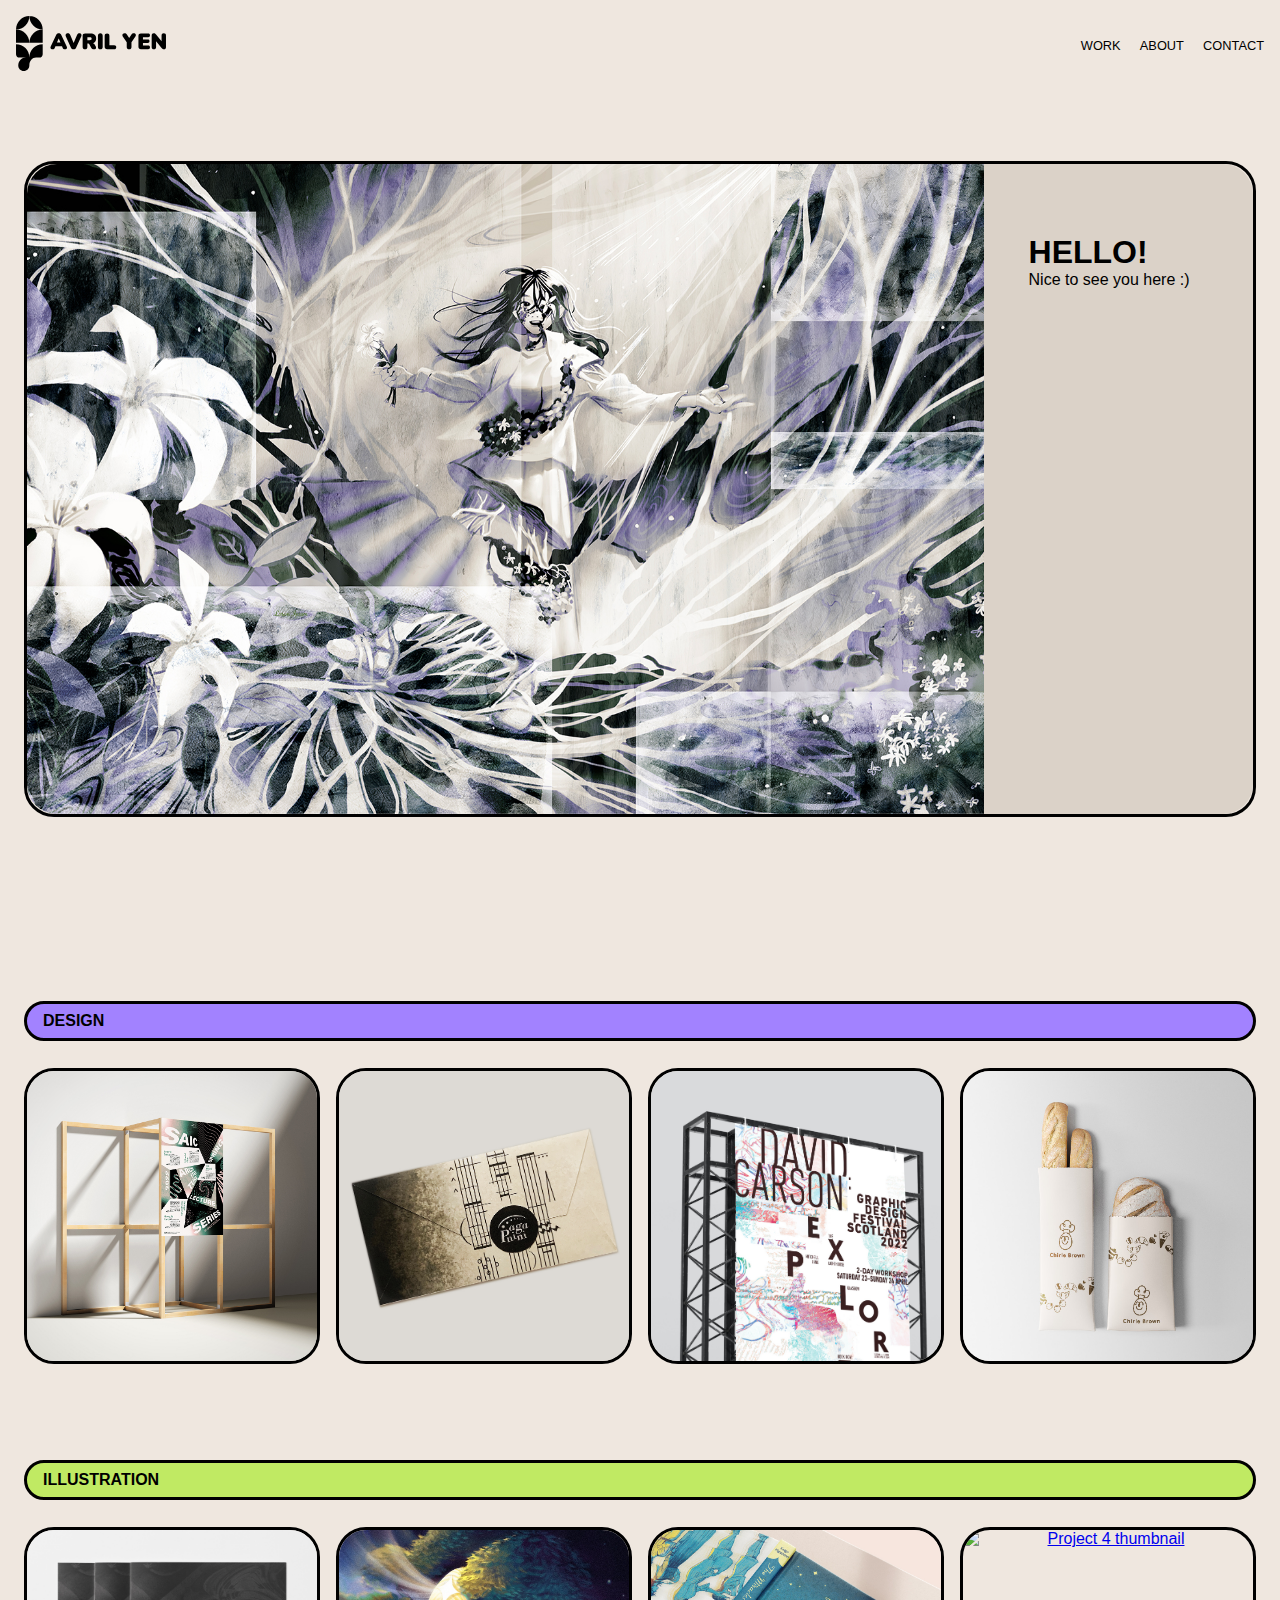
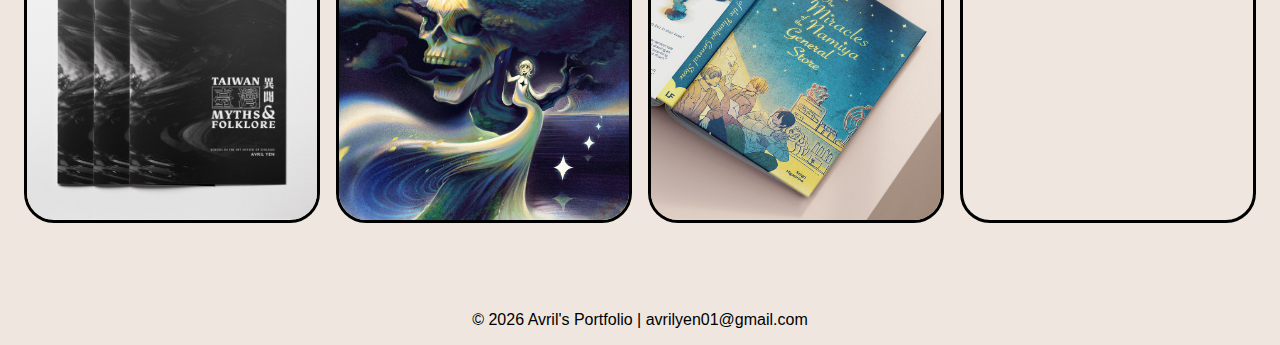
==== index.html @ 5a182648 "illustration3" ====
<!DOCTYPE html>
<html lang="en">
<head>
  <meta charset="UTF-8">
  <meta http-equiv="X-UA-Compatible" content="IE=edge">
  <meta name="avril" content="width=device-width, initial-scale=1.0">
  <title>Avril Portfolio</title>
  <script src="/lib/jquery-3.6.1.min.js"></script>
  <script src="/scripts/import.js"></script>  
  <link rel="stylesheet" href="style.css">
</head>

<body>
  <div id="wrapper">
    <header>
      <div id="header-container"></div>
    </header>
    <!-- add code below -->
  <main>
    <section class="hero">
      <div class="hero-container"> 
          <img class="hero-img" src="/assets/thumbnails/self-love.jpg" alt="self-love">
        
        
       
        <div class="hero-description">
          <h1>HELLO!</h1>
          <p>Nice to see you here :)</p>
          
          <!-- <div class="hero-skills">
            <ul style="list-style-type: none">
              <li>Graphic Design</li>
              <li>Typography</li>
              <li>Visual Identity Design</li>
              <li>Digital Assets</li>
              <li>Prints</li>
              <li>Publication</li>
              <li>Illustration</li> -->
            </ul>
          </div>
        </div>
      </div>
    </section>

      <!-- Design Works -->

      <section class="gallery">
        <div class="title1"><h2>DESIGN</h2></div>
        <div class="thumbnail-gallery">
          <a class="gallery-item" href="/works/project1">
            <div class="overlay">ARCHITECTURE LECTURE</div>
            <img src="/assets/thumbnails/arch-poster-side copy.jpg" alt="Project 1 thumbnail">
          </a>
          <a class="gallery-item" href="/works/project2">
            <div class="overlay">PAGANINI: THE DEVIL'S VIOLINIST
            </div>
            <img src="/assets/thumbnails/envelope copy.jpg" alt="Project 2 thumbnail">
          </a>
          <a class="gallery-item" href="/works/project3">
            <div class="overlay">DAVID CARSON WORKSHOP</div>
            <img src="/assets/thumbnails/Designer Poster copy.jpg" alt="Project 3 thumbnail">
          <a class="gallery-item" href="/works/project4">
            <div class="overlay">CHIRLE BROWN: REBRAND</div>
            <img src="/assets/thumbnails/chirle-brown-rebrand.jpg" alt="Project 4 thumbnail">
          </a>
        </div>
    </section>


    <!-- Illustration works -->

    <section class="gallery">
      <div class="title2"><h2>ILLUSTRATION</h2></div>
      <div class="thumbnail-gallery">
        <a class="gallery-item2" href="/works/illust-1">
          <div class="overlay">TAIWAN MYTHS AND FOLKLORE</div>
          <img src="/assets/thumbnails/taiwan-folklore-cover.jpg" alt="Project 1 thumbnail">
        </a>
        <a class="gallery-item2" href="/works/illust-2/">
          <div class="overlay"> MY PLAYGROUND
          </div>
          <img src="/assets/thumbnails/birth-illustration.jpg" alt="Project 2 thumbnail">
        </a>
        <a class="gallery-item2" href="/works/illust-3/">
          <div class="overlay">NAMIYA GENERAL STORE: BOOK COVER</div>
          <img src="/assets/thumbnails/book-cover.jpg" alt="Project 3 thumbnail">
        <a class="gallery-item2" href="/works/illust-4/">
          <div class="overlay">CHARACTER DESIGN</div>
          <img src="/assets/thumbnails/the Pilgrim.png" alt="Project 4 thumbnail">
        </a>
        
        </a>
      </div>
  </section>
    </main>
  </div>

</body>

</html>
---- style.css ----
* {
  box-sizing: border-box;
}
main {
  max-width: 100rem;
  margin: auto;
  width: 100%;
}

/* HERO SECTION */

.hero .hero-container {
  margin: auto;
  display: flex;
  justify-content: space-between;
  margin: 1.5rem;
  border-style: solid;
  border-radius: 30px;margin-bottom: 10rem;
}


.hero-img {
  width: 100%;
  /* max-width: 80rem; */
  height: 650px;
  display: inline-block;
  overflow: hidden;
  border-radius: 30px 0 0 30px;
  min-height: 100%;
  width: 100%;
  object-fit: cover;
  
}

/* .hero-img{

  
 } */

.hero-description {
  width: 20rem;
  height: 650px;
  background: #dbd2c8;
  padding: 70px 45px;
  border-radius: 0 30px 30px 0;
}

.hero-skills ul{
  padding: 0;
  margin: 0;
  margin-top: 2rem;
}

.hero-skills ul li {
  border-style: solid;
  color: #000;
  text-decoration: none;
  font-size: 12px;
  padding: 5px 10px;
  margin: 5px; 
  border-radius: 2em;
  background-color: var(--clr-accent2);

}

/* GALLERY */
.gallery{
  margin: auto;
  padding: 1rem;
  max-width: 100rem;
  margin-bottom: 3rem;
}

.thumbnail-gallery {
  display: grid;
  grid-template-columns: repeat(auto-fit, minmax(250px, 1fr));
  margin-top: 1rem;
  justify-content: space-between; 
}

/* 1 */
.title1 h2{
  font-size: 1rem;
  padding: .5rem;
  padding-left: 1rem;
  margin: .5rem;
  margin-bottom: 1.2rem;
  border-style: solid;
  border-radius: 2em;
  background-color: var(--clr-accent);
}

.gallery-item {
  position: relative;
  overflow: hidden;
  border-radius: 25px;
  text-align: center;
  justify-content: space-between;
  margin: .5rem;
  border-style: solid ;
  border-radius: 30px;
  border-color: black;
  
}

.gallery-item:hover .overlay {
  opacity: 1;
}

.gallery-item:hover img {
  transform: scale(1.1);
}

.gallery-item .overlay {
  position: absolute;
  inset: 0;
  background-color: rgba(162, 130, 255, 0.85);
  opacity: 0;

  font-size: clamp(1.25rem, 2vw, 2rem);
  font-weight: 600;
  color: black;

  display: grid;
  place-items: center;
  transition: opacity .5s;
  z-index: 1;
  
}

.gallery-item img {
  width: 100%;
  display: block;
  transition: transform .5s;
  position: relative;
  z-index: 0;
}

/* 2 */
.title2 h2{
  font-size: 1rem;
  padding: .5rem;
  padding-left: 1rem;
  margin: .5rem;
  margin-bottom: 1.2rem;
  border-style: solid;
  border-radius: 2em;
  background-color: var(--clr-accent2);
}

.gallery-item2 {
  position: relative;
  overflow: hidden;
  border-radius: 25px;
  text-align: center;
  justify-content: space-between;
  margin: .5rem;
  border-style: solid ;
  border-radius: 30px;
  border-color: black;
  
}

.gallery-item2:hover .overlay {
  opacity: 1;
}

.gallery-item2:hover img {
  transform: scale(1.1);
}

.gallery-item2 .overlay {
  position: absolute;
  inset: 0;
  background-color: rgba(192, 234, 99, 0.9);
  opacity: 0;

  font-size: clamp(1.25rem, 2vw, 2rem);
  font-weight: 600;
  color: black;

  display: grid;
  place-items: center;
  transition: opacity .5s;
  z-index: 1;
  
}

.gallery-item2 img {
  width: 100%;
  display: block;
  transition: transform .5s;
  position: relative;
  z-index: 0;
}
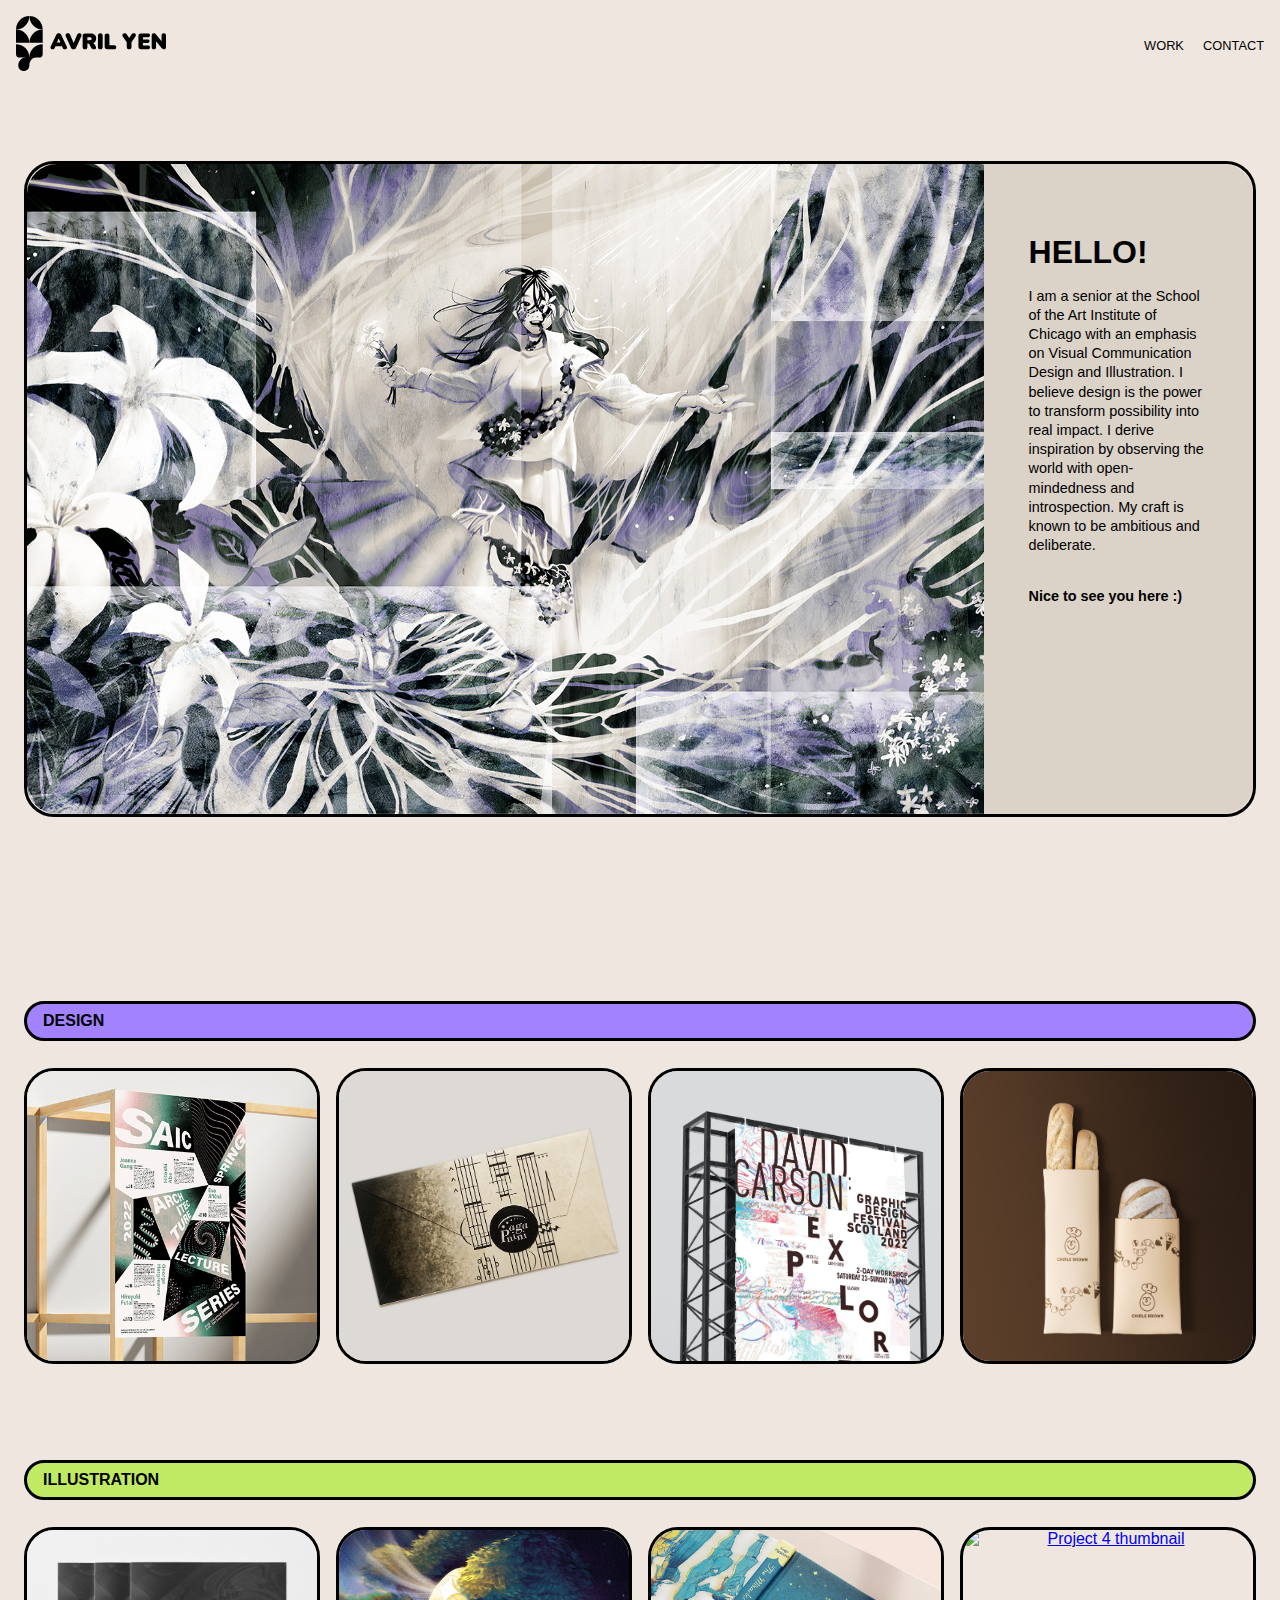
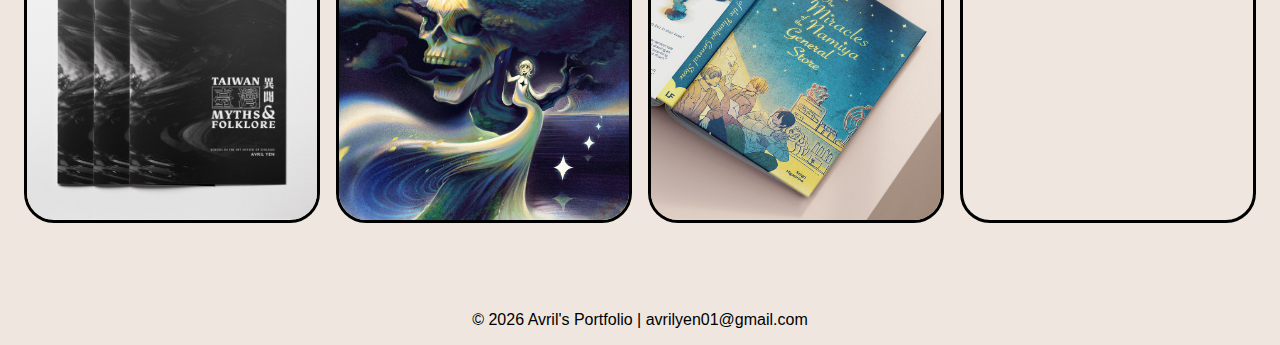
==== commit b9519d65: "cool stuff" ====
--- a/index.html
+++ b/index.html
@@ -17,6 +17,7 @@
     </header>
     <!-- add code below -->
   <main>
+    
     <section class="hero">
       <div class="hero-container"> 
           <img class="hero-img" src="/assets/thumbnails/self-love.jpg" alt="self-love">
@@ -25,7 +26,10 @@
        
         <div class="hero-description">
           <h1>HELLO!</h1>
-          <p>Nice to see you here :)</p>
+    
+          <p> I am a senior at the School of the Art Institute of Chicago with an emphasis on Visual Communication Design and Illustration. I believe design is the power to transform possibility into real impact. I derive inspiration by observing the world with open-mindedness and introspection. My craft is known to be ambitious and deliberate.
+        </p>
+        <h2>Nice to see you here :)</h2>
           
           <!-- <div class="hero-skills">
             <ul style="list-style-type: none">
--- a/style.css
+++ b/style.css
@@ -17,7 +17,21 @@
   border-style: solid;
   border-radius: 30px;margin-bottom: 10rem;
 }
-
+.hero-description h1{
+  margin-bottom: 1rem;
+}
+.hero-description h2 {
+  font-family: var(--ff-paragraph);
+   font-size: 0.9rem;
+   line-height: 1.2rem;
+   
+}
+.hero-description p {
+    font-family: var(--ff-paragraph);
+     font-size: 0.9rem;
+     line-height: 1.2rem;
+     margin-bottom: 2rem;
+}
 
 .hero-img {
   width: 100%;
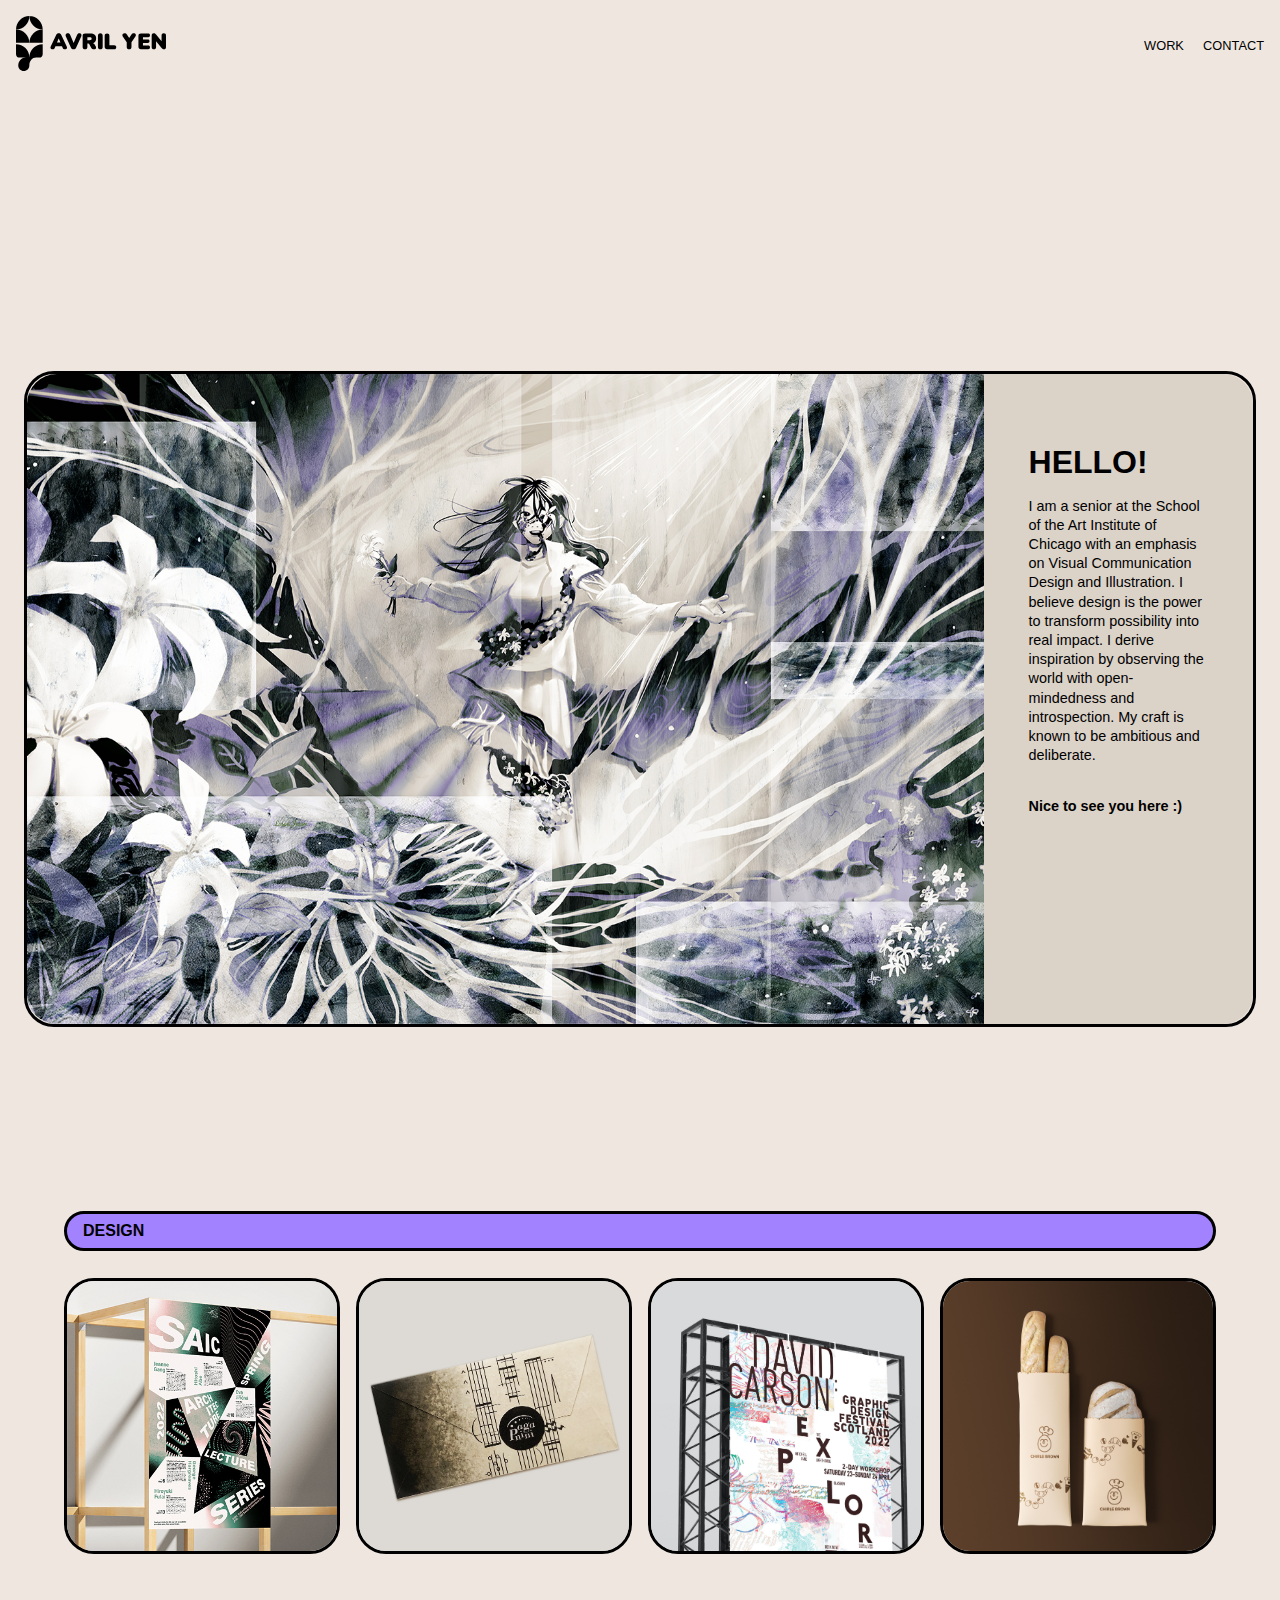
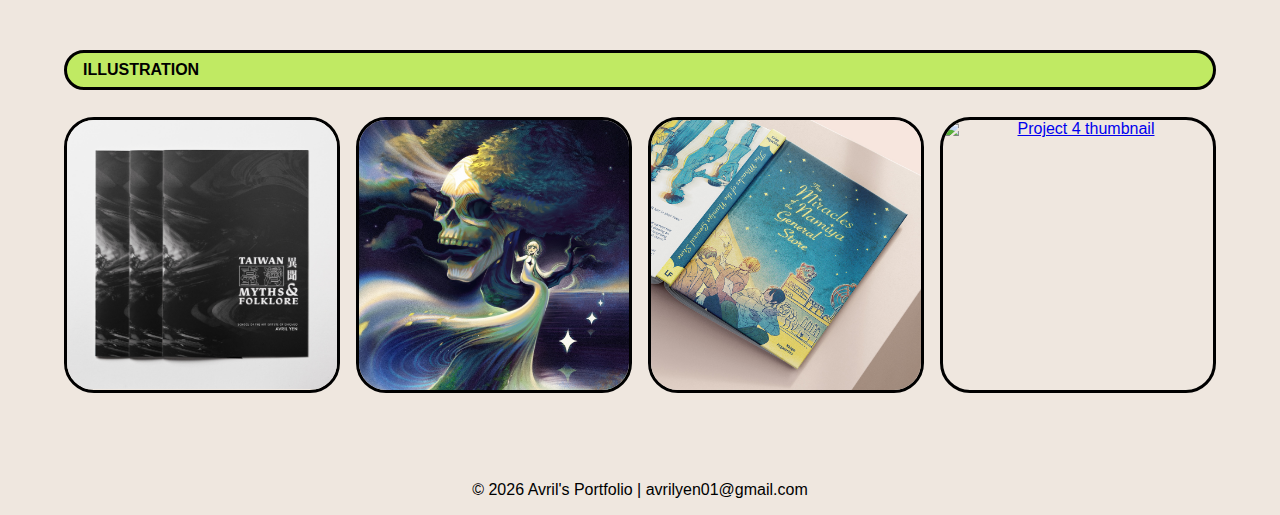
==== commit 5b559a16: "vid" ====
--- a/index.html
+++ b/index.html
@@ -17,11 +17,20 @@
     </header>
     <!-- add code below -->
   <main>
-    
+
+
+
+</div>
+<div class="vid">
+  <video autoplay playsinline>
+    <source src="/assets/motion/motion-hero.mp4">
+  
+</video>
+</div>
     <section class="hero">
+      
       <div class="hero-container"> 
           <img class="hero-img" src="/assets/thumbnails/self-love.jpg" alt="self-love">
-        
         
        
         <div class="hero-description">
--- a/style.css
+++ b/style.css
@@ -5,6 +5,18 @@
   max-width: 100rem;
   margin: auto;
   width: 100%;
+}
+
+/* Video */
+.vid{ 
+  margin: auto;
+  width: 100vw;
+  max-width: 1800px;
+}
+.vid video{
+  width: 100%;
+  /* border-radius:30px; */
+  margin-bottom: 2rem;
 }
 
 /* HERO SECTION */
@@ -15,7 +27,8 @@
   justify-content: space-between;
   margin: 1.5rem;
   border-style: solid;
-  border-radius: 30px;margin-bottom: 10rem;
+  border-radius: 30px;
+  margin-bottom: 10rem;
 }
 .hero-description h1{
   margin-bottom: 1rem;
@@ -81,7 +94,8 @@
 .gallery{
   margin: auto;
   padding: 1rem;
-  max-width: 100rem;
+  width: 100rem;
+  max-width: 1200px;
   margin-bottom: 3rem;
 }
 
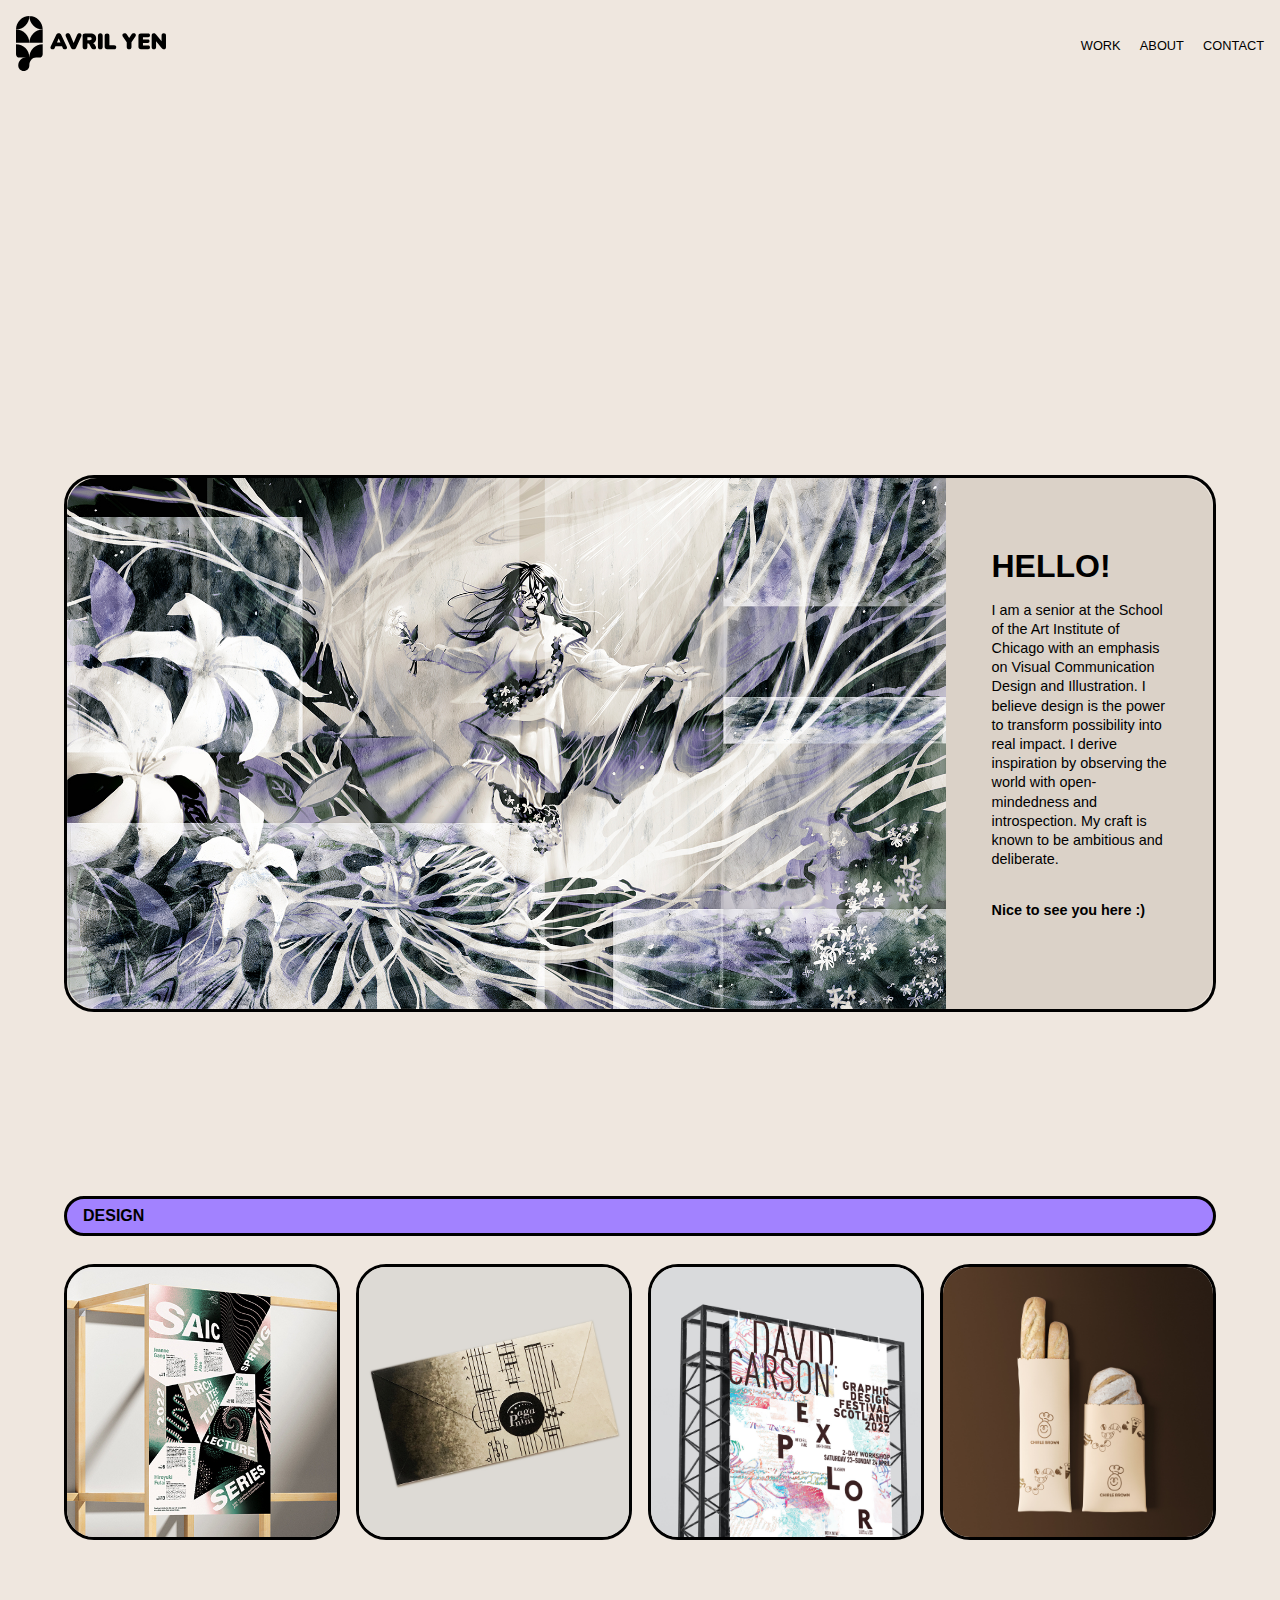
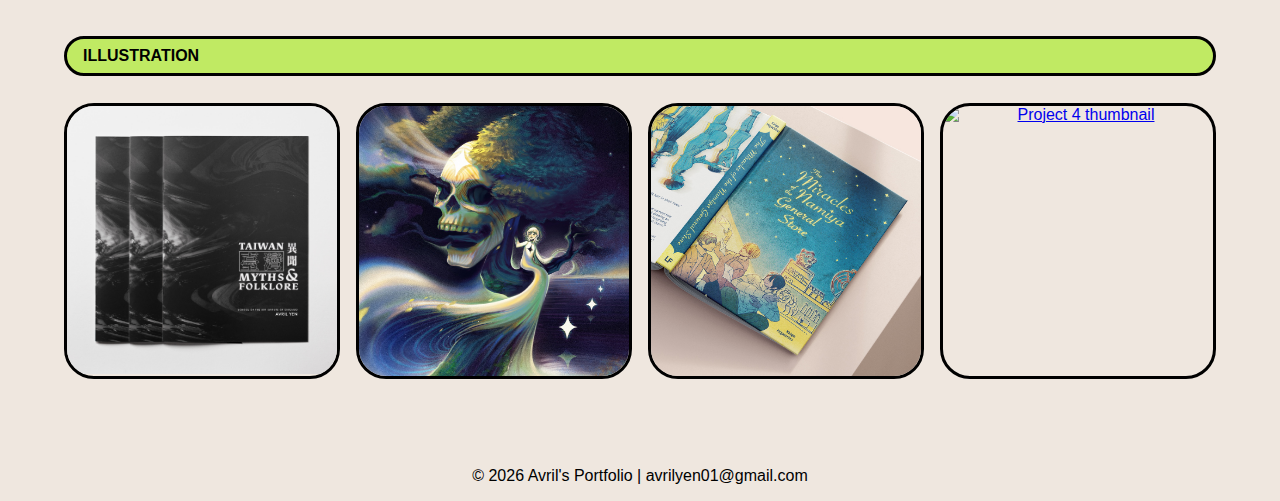
==== commit 054f71ba: "hehe" ====
--- a/index.html
+++ b/index.html
@@ -21,14 +21,14 @@
 
 
 </div>
+
 <div class="vid">
-  <video autoplay playsinline>
+  <video loop autoplay playsinline style="pointer-events: none;">
     <source src="/assets/motion/motion-hero.mp4">
   
 </video>
 </div>
-    <section class="hero">
-      
+    <div id="hero" class="hero">
       <div class="hero-container"> 
           <img class="hero-img" src="/assets/thumbnails/self-love.jpg" alt="self-love">
         
@@ -39,21 +39,12 @@
           <p> I am a senior at the School of the Art Institute of Chicago with an emphasis on Visual Communication Design and Illustration. I believe design is the power to transform possibility into real impact. I derive inspiration by observing the world with open-mindedness and introspection. My craft is known to be ambitious and deliberate.
         </p>
         <h2>Nice to see you here :)</h2>
-          
-          <!-- <div class="hero-skills">
-            <ul style="list-style-type: none">
-              <li>Graphic Design</li>
-              <li>Typography</li>
-              <li>Visual Identity Design</li>
-              <li>Digital Assets</li>
-              <li>Prints</li>
-              <li>Publication</li>
-              <li>Illustration</li> -->
+    
             </ul>
           </div>
         </div>
+      
       </div>
-    </section>
 
       <!-- Design Works -->
 
--- a/style.css
+++ b/style.css
@@ -16,19 +16,26 @@
 .vid video{
   width: 100%;
   /* border-radius:30px; */
-  margin-bottom: 2rem;
+  margin-bottom: 10rem;
 }
 
 /* HERO SECTION */
-
+.hero {
+  margin: auto;
+  max-width: 90vw;
+  
+
+}
 .hero .hero-container {
   margin: auto;
   display: flex;
   justify-content: space-between;
-  margin: 1.5rem;
   border-style: solid;
   border-radius: 30px;
   margin-bottom: 10rem;
+  max-height: max-content;
+  width: 100%;
+  max-width: 1200px;
 }
 .hero-description h1{
   margin-bottom: 1rem;
@@ -47,9 +54,6 @@
 }
 
 .hero-img {
-  width: 100%;
-  /* max-width: 80rem; */
-  height: 650px;
   display: inline-block;
   overflow: hidden;
   border-radius: 30px 0 0 30px;
@@ -59,14 +63,8 @@
   
 }
 
-/* .hero-img{
-
-  
- } */
-
 .hero-description {
   width: 20rem;
-  height: 650px;
   background: #dbd2c8;
   padding: 70px 45px;
   border-radius: 0 30px 30px 0;
@@ -94,7 +92,6 @@
 .gallery{
   margin: auto;
   padding: 1rem;
-  width: 100rem;
   max-width: 1200px;
   margin-bottom: 3rem;
 }
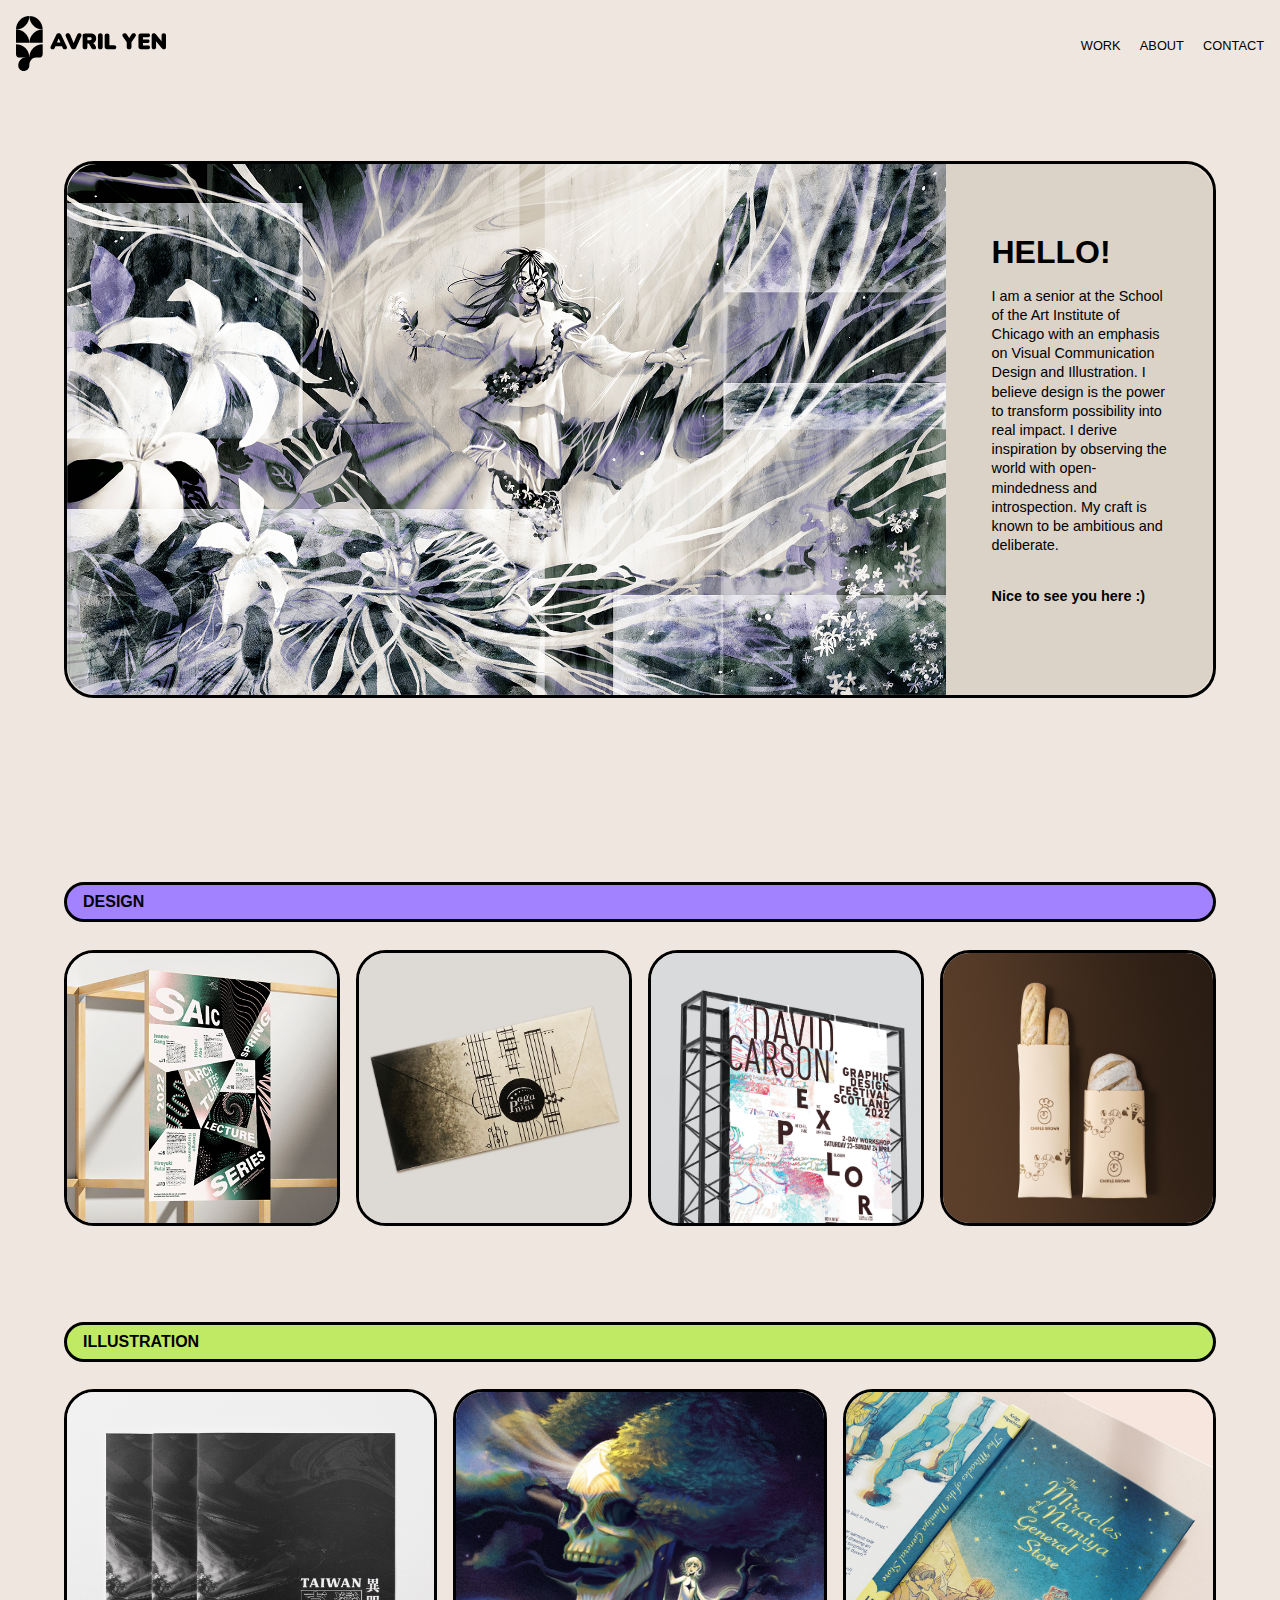
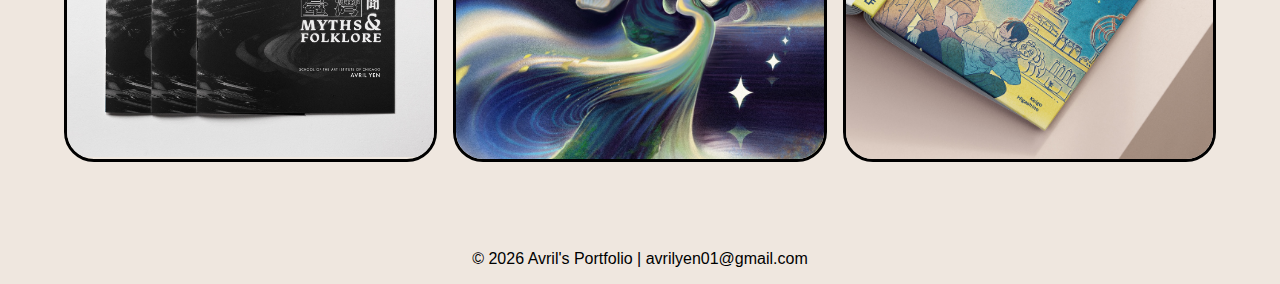
==== commit 224be5a9: ":)" ====
--- a/index.html
+++ b/index.html
@@ -22,11 +22,11 @@
 
 </div>
 
-<div class="vid">
+<!-- <div class="vid">
   <video loop autoplay playsinline style="pointer-events: none;">
     <source src="/assets/motion/motion-hero.mp4">
   
-</video>
+</video> -->
 </div>
     <div id="hero" class="hero">
       <div class="hero-container"> 
@@ -88,12 +88,12 @@
         <a class="gallery-item2" href="/works/illust-3/">
           <div class="overlay">NAMIYA GENERAL STORE: BOOK COVER</div>
           <img src="/assets/thumbnails/book-cover.jpg" alt="Project 3 thumbnail">
-        <a class="gallery-item2" href="/works/illust-4/">
+        <!-- <a class="gallery-item2" href="/works/illust-4/">
           <div class="overlay">CHARACTER DESIGN</div>
           <img src="/assets/thumbnails/the Pilgrim.png" alt="Project 4 thumbnail">
-        </a>
+        </a> -->
         
-        </a>
+        </a>    
       </div>
   </section>
     </main>
